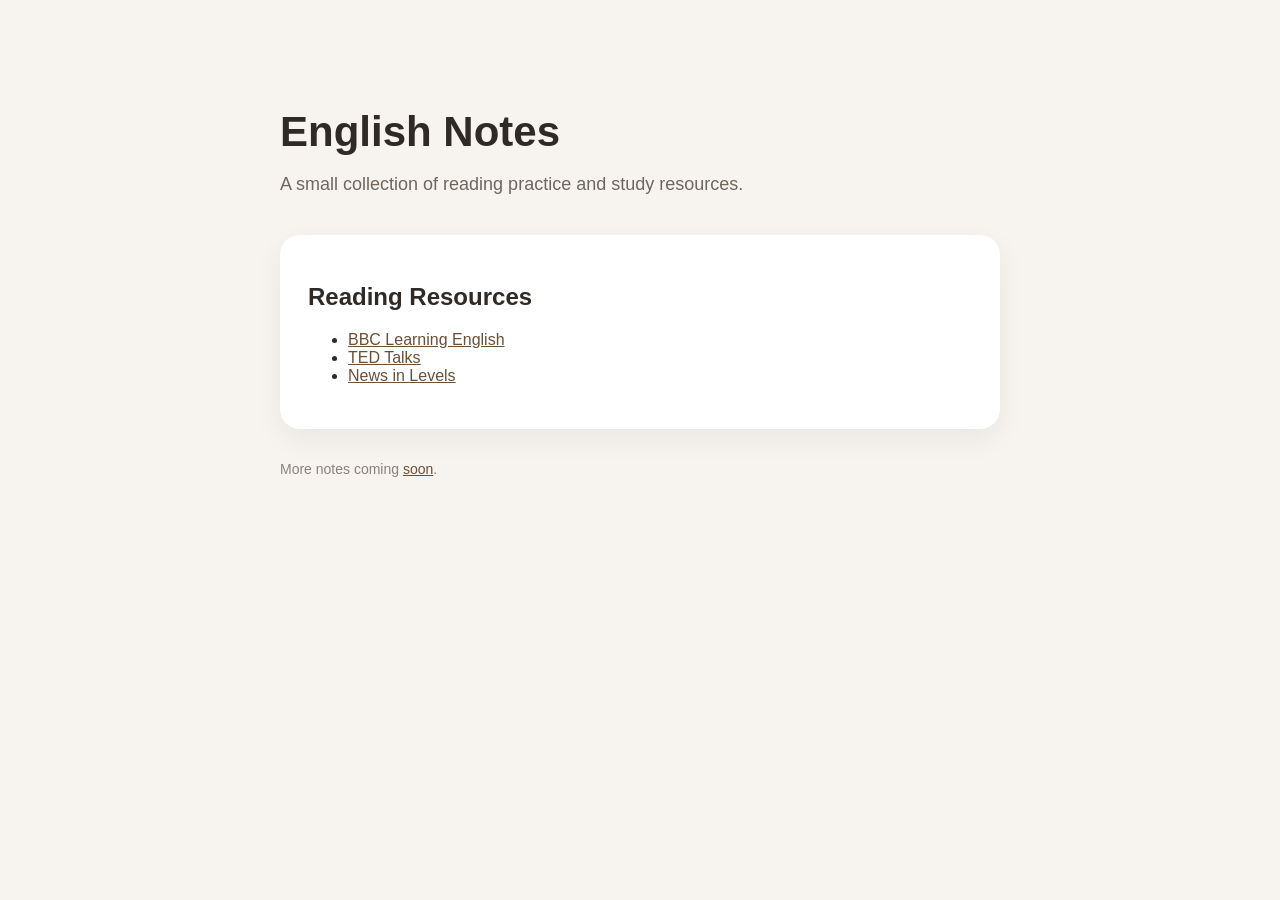
==== index.html @ 0c8f8799 "Add files via upload" ====
<!DOCTYPE html>
<html lang="en">
<head>
  <meta charset="UTF-8" />
  <meta name="viewport" content="width=device-width, initial-scale=1.0" />
  <title>Sept Notes</title>
  <link rel="stylesheet" href="style.css" />
</head>
<body>
  <main class="page">
    <h1>English Notes</h1>
    <p class="subtitle">A small collection of reading practice and study resources.</p>

    <section class="card">
      <h2>Reading Resources</h2>
      <ul>
        <li><a href="https://www.bbc.co.uk/learningenglish" target="_blank">BBC Learning English</a></li>
        <li><a href="https://www.ted.com" target="_blank">TED Talks</a></li>
        <li><a href="https://www.newsinlevels.com" target="_blank">News in Levels</a></li>
      </ul>
    </section>

    <p class="small">
      More notes coming <a href="archive.html">soon</a>.
    </p>
  </main>
</body>
</html>
---- style.css ----
body {
  margin: 0;
  font-family: -apple-system, BlinkMacSystemFont, "Segoe UI", sans-serif;
  background: #f7f4ef;
  color: #2f2a25;
}

.page {
  max-width: 720px;
  margin: 0 auto;
  padding: 80px 24px;
}

h1 {
  font-size: 42px;
  margin-bottom: 8px;
}

.subtitle {
  color: #6f665d;
  font-size: 18px;
}

.card {
  margin-top: 40px;
  padding: 28px;
  background: white;
  border-radius: 20px;
  box-shadow: 0 10px 30px rgba(0,0,0,0.06);
}

a {
  color: #6b4f35;
}

.small {
  margin-top: 32px;
  font-size: 14px;
  color: #8a8178;
}
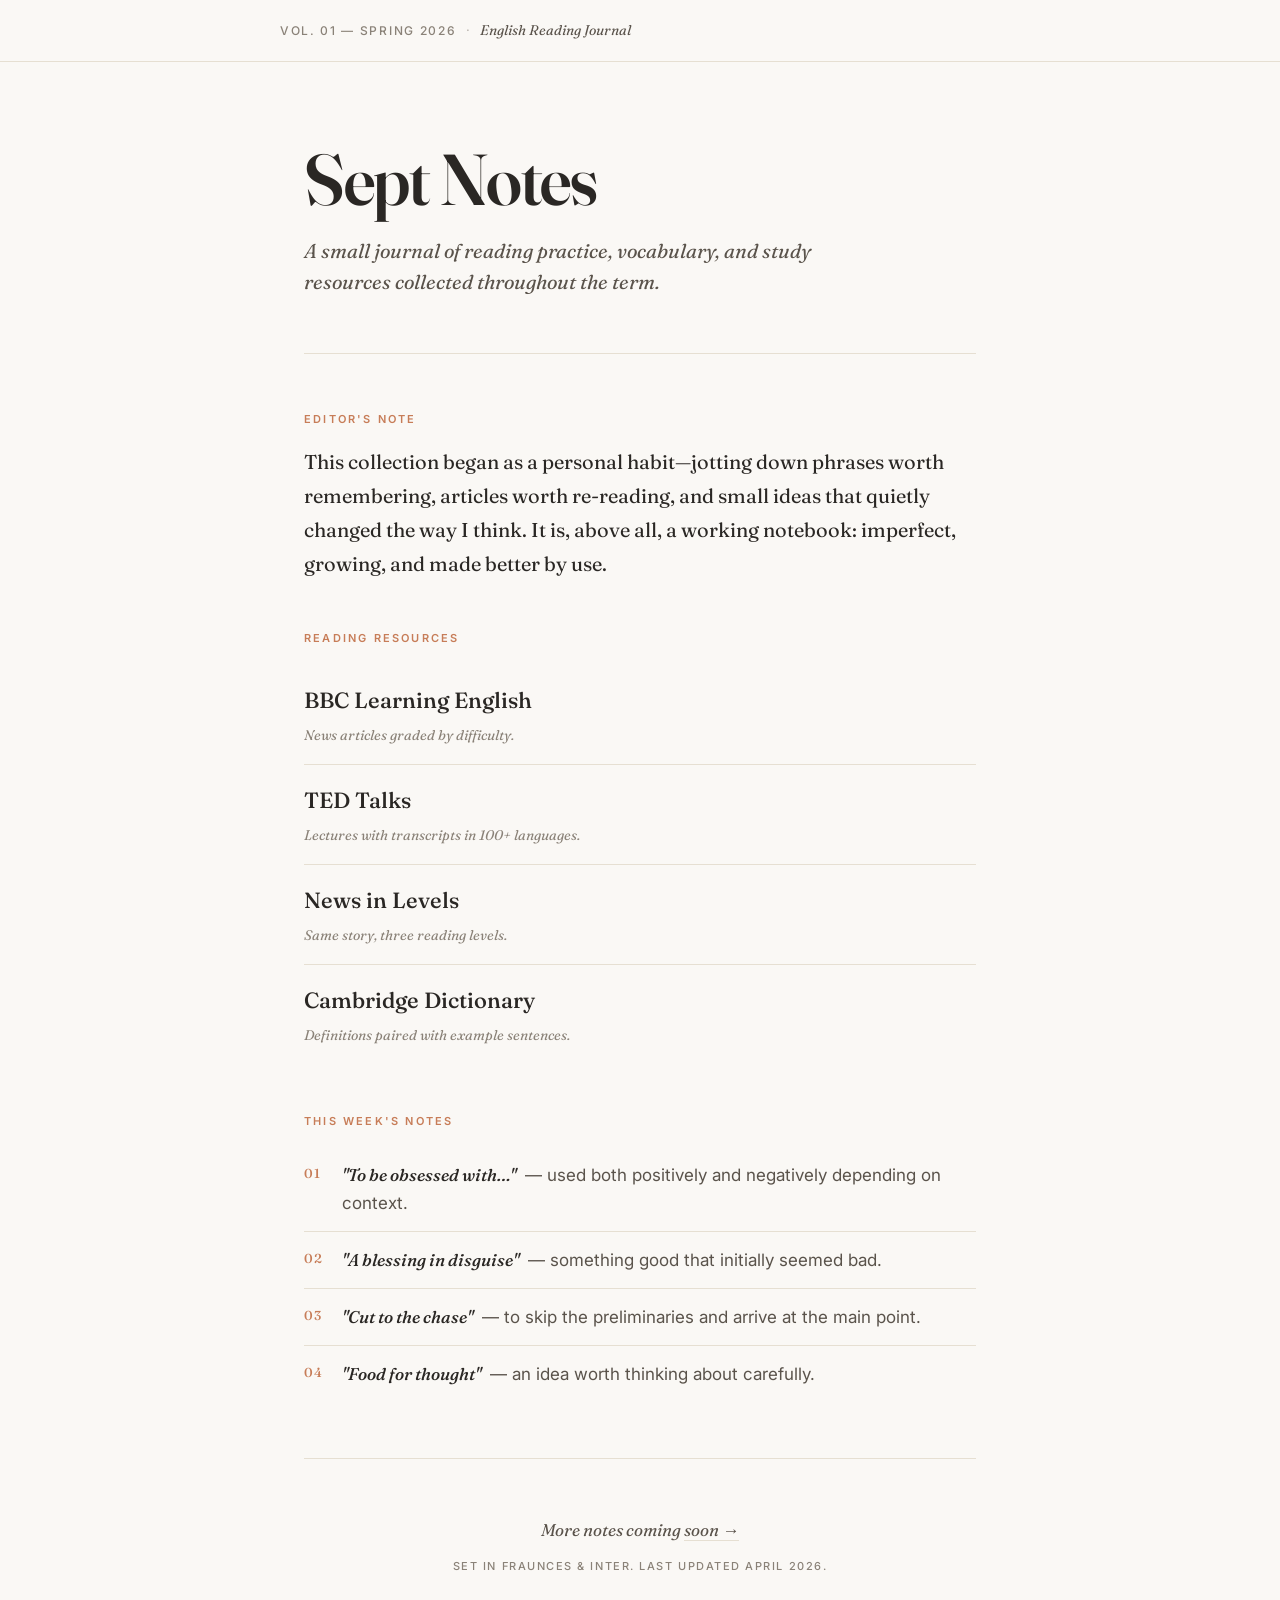
==== commit cb24475e: "Add files via upload" ====
--- a/index.html
+++ b/index.html
@@ -3,26 +3,76 @@
 <head>
   <meta charset="UTF-8" />
   <meta name="viewport" content="width=device-width, initial-scale=1.0" />
-  <title>Sept Notes</title>
+  <title>Sept Notes — English Reading Journal</title>
+  <link rel="preconnect" href="https://fonts.googleapis.com">
+  <link rel="preconnect" href="https://fonts.gstatic.com" crossorigin>
+  <link href="https://fonts.googleapis.com/css2?family=Fraunces:ital,opsz,wght@0,9..144,400;0,9..144,500;0,9..144,600;0,9..144,700;1,9..144,400;1,9..144,500&family=Inter:wght@400;500;600&display=swap" rel="stylesheet">
   <link rel="stylesheet" href="style.css" />
 </head>
 <body>
-  <main class="page">
-    <h1>English Notes</h1>
-    <p class="subtitle">A small collection of reading practice and study resources.</p>
+  <div class="page-wrapper">
+    <header class="site-header">
+      <div class="masthead">
+        <span class="vol">Vol. 01 — Spring 2026</span>
+        <span class="dot">·</span>
+        <span class="meta">English Reading Journal</span>
+      </div>
+    </header>
 
-    <section class="card">
-      <h2>Reading Resources</h2>
-      <ul>
-        <li><a href="https://www.bbc.co.uk/learningenglish" target="_blank">BBC Learning English</a></li>
-        <li><a href="https://www.ted.com" target="_blank">TED Talks</a></li>
-        <li><a href="https://www.newsinlevels.com" target="_blank">News in Levels</a></li>
-      </ul>
-    </section>
+    <main class="page">
+      <section class="hero">
+        <h1 class="title">Sept Notes</h1>
+        <p class="subtitle">A small journal of reading practice, vocabulary, and study resources collected throughout the term.</p>
+      </section>
 
-    <p class="small">
-      More notes coming <a href="archive.html">soon</a>.
-    </p>
-  </main>
+      <hr class="divider" />
+
+      <section class="content-section">
+        <p class="section-label">Editor's Note</p>
+        <p class="lede">
+          This collection began as a personal habit—jotting down phrases worth remembering, articles worth re-reading, and small ideas that quietly changed the way I think. It is, above all, a working notebook: imperfect, growing, and made better by use.
+        </p>
+      </section>
+
+      <section class="content-section">
+        <p class="section-label">Reading Resources</p>
+        <ul class="link-list">
+          <li>
+            <a href="https://www.bbc.co.uk/learningenglish" target="_blank" rel="noopener">BBC Learning English</a>
+            <span class="link-note">News articles graded by difficulty.</span>
+          </li>
+          <li>
+            <a href="https://www.ted.com" target="_blank" rel="noopener">TED Talks</a>
+            <span class="link-note">Lectures with transcripts in 100+ languages.</span>
+          </li>
+          <li>
+            <a href="https://www.newsinlevels.com" target="_blank" rel="noopener">News in Levels</a>
+            <span class="link-note">Same story, three reading levels.</span>
+          </li>
+          <li>
+            <a href="https://dictionary.cambridge.org" target="_blank" rel="noopener">Cambridge Dictionary</a>
+            <span class="link-note">Definitions paired with example sentences.</span>
+          </li>
+        </ul>
+      </section>
+
+      <section class="content-section">
+        <p class="section-label">This Week's Notes</p>
+        <ol class="note-list">
+          <li><em>"To be obsessed with…"</em> — used both positively and negatively depending on context.</li>
+          <li><em>"A blessing in disguise"</em> — something good that initially seemed bad.</li>
+          <li><em>"Cut to the chase"</em> — to skip the preliminaries and arrive at the main point.</li>
+          <li><em>"Food for thought"</em> — an idea worth thinking about carefully.</li>
+        </ol>
+      </section>
+
+      <hr class="divider" />
+
+      <footer class="page-footer">
+        <p class="footer-text">More notes coming <a href="archive.html" class="archive-link">soon →</a></p>
+        <p class="colophon">Set in Fraunces &amp; Inter. Last updated April 2026.</p>
+      </footer>
+    </main>
+  </div>
 </body>
 </html>
--- a/style.css
+++ b/style.css
@@ -1,40 +1,547 @@
+/* ============================================
+   Sept Notes — shared stylesheet
+   Editorial / paper-feel aesthetic
+   ============================================ */
+
+:root {
+  --bg: #faf8f5;
+  --bg-deep: #f3eee5;
+  --card: #ffffff;
+  --ink: #2a2724;
+  --ink-soft: #5a534b;
+  --ink-muted: #8a8278;
+  --rule: #e6dfd2;
+  --accent: #c77d58;
+  --accent-deep: #a8623f;
+  --serif: 'Fraunces', 'Iowan Old Style', Georgia, 'Times New Roman', serif;
+  --sans: 'Inter', -apple-system, BlinkMacSystemFont, 'Segoe UI', sans-serif;
+}
+
+*, *::before, *::after { box-sizing: border-box; }
+
+html, body { margin: 0; padding: 0; }
+
 body {
-  margin: 0;
-  font-family: -apple-system, BlinkMacSystemFont, "Segoe UI", sans-serif;
-  background: #f7f4ef;
-  color: #2f2a25;
-}
+  font-family: var(--sans);
+  background: var(--bg);
+  color: var(--ink);
+  font-size: 18px;
+  line-height: 1.75;
+  font-weight: 400;
+  -webkit-font-smoothing: antialiased;
+  -moz-osx-font-smoothing: grayscale;
+  text-rendering: optimizeLegibility;
+}
+
+::selection {
+  background: var(--accent);
+  color: #fff;
+}
+
+.page-wrapper {
+  min-height: 100vh;
+  display: flex;
+  flex-direction: column;
+}
+
+/* ---------- Masthead ---------- */
+
+.site-header {
+  border-bottom: 1px solid var(--rule);
+  padding: 18px 24px;
+  background: var(--bg);
+}
+
+.masthead {
+  max-width: 720px;
+  margin: 0 auto;
+  font-size: 13px;
+  color: var(--ink-muted);
+  display: flex;
+  gap: 10px;
+  align-items: center;
+  flex-wrap: wrap;
+}
+
+.masthead .vol {
+  text-transform: uppercase;
+  font-weight: 500;
+  letter-spacing: 0.14em;
+  font-size: 12px;
+}
+
+.masthead .meta {
+  font-style: italic;
+  font-family: var(--serif);
+  font-size: 14px;
+  color: var(--ink-soft);
+}
+
+.masthead .dot {
+  color: var(--ink-muted);
+  opacity: 0.6;
+}
+
+.masthead .back-link {
+  color: var(--ink-soft);
+  text-decoration: none;
+  font-weight: 500;
+  letter-spacing: 0.04em;
+  transition: color 0.2s ease;
+}
+
+.masthead .back-link:hover {
+  color: var(--accent);
+}
+
+/* ---------- Page container ---------- */
 
 .page {
   max-width: 720px;
   margin: 0 auto;
-  padding: 80px 24px;
-}
-
-h1 {
-  font-size: 42px;
-  margin-bottom: 8px;
+  padding: 80px 24px 60px;
+  flex: 1;
+  width: 100%;
+}
+
+/* ---------- Hero / titles ---------- */
+
+.hero { margin-bottom: 56px; }
+
+.title {
+  font-family: var(--serif);
+  font-weight: 600;
+  font-size: clamp(48px, 8vw, 72px);
+  line-height: 1.05;
+  letter-spacing: -0.02em;
+  margin: 0 0 18px;
+  color: var(--ink);
+  font-variation-settings: "opsz" 144;
 }
 
 .subtitle {
-  color: #6f665d;
-  font-size: 18px;
-}
-
-.card {
-  margin-top: 40px;
-  padding: 28px;
-  background: white;
-  border-radius: 20px;
-  box-shadow: 0 10px 30px rgba(0,0,0,0.06);
-}
-
-a {
-  color: #6b4f35;
-}
-
-.small {
-  margin-top: 32px;
+  font-family: var(--serif);
+  font-style: italic;
+  font-size: 20px;
+  line-height: 1.55;
+  color: var(--ink-soft);
+  margin: 0;
+  max-width: 540px;
+  font-weight: 400;
+}
+
+.section-label {
+  font-family: var(--sans);
+  font-size: 11px;
+  font-weight: 600;
+  letter-spacing: 0.2em;
+  text-transform: uppercase;
+  color: var(--accent);
+  margin: 0 0 16px;
+}
+
+.divider {
+  border: none;
+  border-top: 1px solid var(--rule);
+  margin: 56px 0;
+}
+
+/* ---------- Index page sections ---------- */
+
+.content-section { margin-bottom: 48px; }
+
+.lede {
+  font-family: var(--serif);
+  font-size: 20px;
+  line-height: 1.7;
+  color: var(--ink);
+  margin: 0;
+  font-weight: 400;
+}
+
+.link-list, .note-list {
+  list-style: none;
+  padding: 0;
+  margin: 0;
+}
+
+.link-list li {
+  display: flex;
+  flex-direction: column;
+  gap: 4px;
+  padding: 16px 0;
+  border-bottom: 1px solid var(--rule);
+}
+
+.link-list li:last-child {
+  border-bottom: none;
+}
+
+.link-list a {
+  font-family: var(--serif);
+  font-size: 22px;
+  font-weight: 500;
+  color: var(--ink);
+  text-decoration: none;
+  position: relative;
+  display: inline-block;
+  transition: color 0.2s ease;
+  width: fit-content;
+}
+
+.link-list a::after {
+  content: '→';
+  position: absolute;
+  right: -22px;
+  top: 0;
+  opacity: 0;
+  transform: translateX(-6px);
+  transition: opacity 0.25s ease, transform 0.25s ease;
+  color: var(--accent);
+  font-family: var(--sans);
+}
+
+.link-list a:hover {
+  color: var(--accent);
+}
+
+.link-list a:hover::after {
+  opacity: 1;
+  transform: translateX(0);
+}
+
+.link-note {
   font-size: 14px;
-  color: #8a8178;
+  color: var(--ink-muted);
+  font-style: italic;
+  font-family: var(--serif);
+}
+
+.note-list { counter-reset: notes; }
+
+.note-list li {
+  counter-increment: notes;
+  padding: 14px 0 14px 38px;
+  position: relative;
+  border-bottom: 1px solid var(--rule);
+  font-size: 17px;
+  line-height: 1.65;
+  color: var(--ink-soft);
+}
+
+.note-list li:last-child {
+  border-bottom: none;
+}
+
+.note-list li::before {
+  content: counter(notes, decimal-leading-zero);
+  position: absolute;
+  left: 0;
+  top: 16px;
+  font-family: var(--serif);
+  font-size: 13px;
+  font-weight: 500;
+  color: var(--accent);
+  letter-spacing: 0.04em;
+}
+
+.note-list em {
+  font-family: var(--serif);
+  font-style: italic;
+  font-weight: 500;
+  color: var(--ink);
+  margin-right: 4px;
+}
+
+/* ---------- Footer ---------- */
+
+.page-footer {
+  text-align: center;
+  margin-top: 8px;
+}
+
+.outer-footer {
+  border-top: 1px solid var(--rule);
+  padding: 28px 24px 36px;
+  margin: 0;
+}
+
+.footer-text {
+  font-family: var(--serif);
+  font-style: italic;
+  font-size: 17px;
+  color: var(--ink-soft);
+  margin: 0 0 12px;
+}
+
+.archive-link {
+  color: var(--ink-soft);
+  text-decoration: none;
+  border-bottom: 1px solid var(--rule);
+  transition: color 0.2s ease, border-color 0.2s ease;
+}
+
+.archive-link:hover {
+  color: var(--accent);
+  border-color: var(--accent);
+}
+
+.colophon {
+  font-size: 11px;
+  letter-spacing: 0.14em;
+  color: var(--ink-muted);
+  text-transform: uppercase;
+  margin: 0;
+  font-weight: 500;
+}
+
+/* ============================================
+   Archive page
+   ============================================ */
+
+.archive-page .hero { margin-bottom: 40px; }
+
+.unlock-card {
+  background: var(--card);
+  border: 1px solid var(--rule);
+  border-radius: 4px;
+  padding: 32px;
+  box-shadow:
+    0 1px 0 rgba(0, 0, 0, 0.02),
+    0 14px 40px -20px rgba(58, 41, 23, 0.18);
+  transition: opacity 0.4s ease, transform 0.4s ease;
+}
+
+.unlock-card.hidden,
+.message-card.hidden {
+  display: none;
+}
+
+.input-label {
+  display: block;
+  font-size: 11px;
+  font-weight: 600;
+  letter-spacing: 0.2em;
+  text-transform: uppercase;
+  color: var(--ink-muted);
+  margin-bottom: 12px;
+}
+
+.input-row {
+  display: flex;
+  gap: 10px;
+  align-items: stretch;
+}
+
+#pwd {
+  flex: 1;
+  font-family: var(--sans);
+  font-size: 17px;
+  padding: 14px 16px;
+  border: 1px solid var(--rule);
+  border-radius: 3px;
+  background: var(--bg);
+  color: var(--ink);
+  outline: none;
+  transition: border-color 0.2s ease, background 0.2s ease;
+  min-width: 0;
+}
+
+#pwd::placeholder { color: var(--ink-muted); }
+#pwd:focus {
+  border-color: var(--accent);
+  background: #fff;
+}
+
+#unlockBtn {
+  position: relative;
+  font-family: var(--sans);
+  font-size: 13px;
+  font-weight: 600;
+  letter-spacing: 0.1em;
+  text-transform: uppercase;
+  padding: 0 26px;
+  background: var(--ink);
+  color: var(--bg);
+  border: none;
+  border-radius: 3px;
+  cursor: pointer;
+  transition: background 0.2s ease, transform 0.05s ease;
+  min-width: 120px;
+  height: 50px;
+}
+
+#unlockBtn:hover { background: var(--accent-deep); }
+#unlockBtn:active { transform: translateY(1px); }
+#unlockBtn:disabled { cursor: wait; opacity: 0.9; }
+
+.btn-label {
+  transition: opacity 0.15s ease;
+}
+
+.btn-spinner {
+  position: absolute;
+  inset: 0;
+  margin: auto;
+  width: 16px;
+  height: 16px;
+  border: 2px solid rgba(255, 255, 255, 0.3);
+  border-top-color: #fff;
+  border-radius: 50%;
+  opacity: 0;
+  animation: spin 0.8s linear infinite;
+}
+
+#unlockBtn.loading .btn-label { opacity: 0; }
+#unlockBtn.loading .btn-spinner { opacity: 1; }
+
+@keyframes spin {
+  to { transform: rotate(360deg); }
+}
+
+.message-card {
+  background: var(--card);
+  border: 1px solid var(--rule);
+  border-radius: 4px;
+  padding: 44px 40px;
+  box-shadow:
+    0 1px 0 rgba(0, 0, 0, 0.02),
+    0 14px 40px -20px rgba(58, 41, 23, 0.18);
+  animation: revealIn 0.6s cubic-bezier(0.2, 0.7, 0.2, 1);
+}
+
+@keyframes revealIn {
+  from { opacity: 0; transform: translateY(10px); }
+  to   { opacity: 1; transform: translateY(0); }
+}
+
+.message-content {
+  font-family: var(--serif);
+  font-size: 22px;
+  line-height: 1.75;
+  color: var(--ink);
+  white-space: pre-wrap;
+  word-break: break-word;
+}
+
+/* ============================================
+   Modal (wrong-password dialog)
+   ============================================ */
+
+.modal-overlay {
+  position: fixed;
+  inset: 0;
+  background: rgba(35, 28, 22, 0.45);
+  -webkit-backdrop-filter: blur(3px);
+  backdrop-filter: blur(3px);
+  display: flex;
+  align-items: center;
+  justify-content: center;
+  padding: 24px;
+  opacity: 0;
+  pointer-events: none;
+  transition: opacity 0.25s ease;
+  z-index: 100;
+}
+
+.modal-overlay.visible {
+  opacity: 1;
+  pointer-events: auto;
+}
+
+.modal {
+  background: var(--card);
+  border-radius: 6px;
+  padding: 36px 36px 32px;
+  max-width: 380px;
+  width: 100%;
+  box-shadow: 0 30px 80px -20px rgba(35, 25, 15, 0.4);
+  text-align: left;
+  transform: translateY(8px) scale(0.98);
+  transition: transform 0.3s cubic-bezier(0.2, 0.7, 0.2, 1);
+}
+
+.modal-overlay.visible .modal {
+  transform: translateY(0) scale(1);
+}
+
+.modal-eyebrow {
+  font-size: 11px;
+  font-weight: 600;
+  letter-spacing: 0.2em;
+  text-transform: uppercase;
+  color: var(--accent);
+  margin: 0 0 10px;
+}
+
+.modal-title {
+  font-family: var(--serif);
+  font-size: 30px;
+  font-weight: 600;
+  color: var(--ink);
+  margin: 0 0 14px;
+  letter-spacing: -0.01em;
+  line-height: 1.15;
+}
+
+.modal-text {
+  font-size: 16px;
+  line-height: 1.6;
+  color: var(--ink-soft);
+  margin: 0 0 26px;
+}
+
+.modal-button {
+  font-family: var(--sans);
+  font-size: 13px;
+  font-weight: 600;
+  letter-spacing: 0.12em;
+  text-transform: uppercase;
+  padding: 12px 24px;
+  background: var(--ink);
+  color: var(--bg);
+  border: none;
+  border-radius: 3px;
+  cursor: pointer;
+  transition: background 0.2s ease;
+}
+
+.modal-button:hover {
+  background: var(--accent-deep);
+}
+
+.modal-button:focus-visible {
+  outline: 2px solid var(--accent);
+  outline-offset: 2px;
+}
+
+/* ============================================
+   Responsive
+   ============================================ */
+
+@media (max-width: 640px) {
+  body { font-size: 17px; }
+  .page { padding: 48px 20px 40px; }
+  .site-header { padding: 14px 20px; }
+  .outer-footer { padding: 24px 20px 30px; }
+  .masthead { font-size: 12px; gap: 8px; }
+  .masthead .vol { font-size: 11px; }
+  .hero { margin-bottom: 40px; }
+  .title { font-size: clamp(40px, 12vw, 56px); }
+  .subtitle { font-size: 18px; }
+  .lede { font-size: 18px; }
+  .link-list a { font-size: 19px; }
+  .divider { margin: 40px 0; }
+
+  .unlock-card { padding: 24px; }
+  .input-row { flex-direction: column; gap: 10px; }
+  #unlockBtn { padding: 14px 26px; height: 48px; }
+  .message-card { padding: 32px 24px; }
+  .message-content { font-size: 19px; }
+  .modal { padding: 28px 26px 24px; }
+  .modal-title { font-size: 26px; }
+}
+
+@media (max-width: 380px) {
+  .masthead .dot { display: none; }
 }
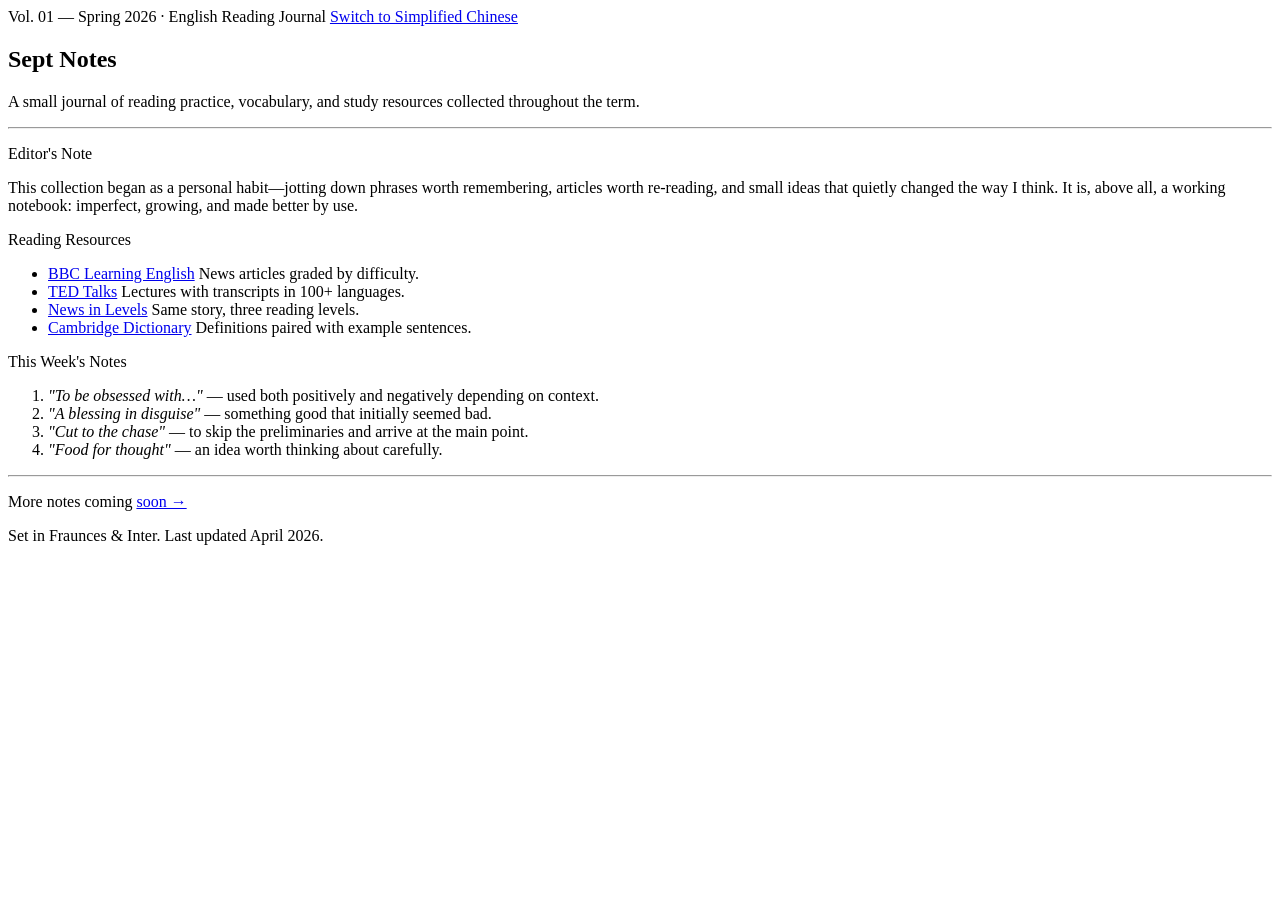
==== commit 49fb5a38: "Add files via upload" ====
--- a/index.html
+++ b/index.html
@@ -6,8 +6,7 @@
   <title>Sept Notes — English Reading Journal</title>
   <link rel="preconnect" href="https://fonts.googleapis.com">
   <link rel="preconnect" href="https://fonts.gstatic.com" crossorigin>
-  <link href="https://fonts.googleapis.com/css2?family=Fraunces:ital,opsz,wght@0,9..144,400;0,9..144,500;0,9..144,600;0,9..144,700;1,9..144,400;1,9..144,500&family=Inter:wght@400;500;600&display=swap" rel="stylesheet">
-  <link rel="stylesheet" href="style.css" />
+  <link href="https://fonts.googleapis.com/css2?family=Fraunces:ital,opsz,wght@0,9..144,400;0,9..144,500;0,9..144,600;0,9..144,700;1,9..144,400;1,9..144,500&family=Inter:wght@400;500;600&family=Noto+Serif+SC:wght@400;500;600;700&family=Noto+Sans+SC:wght@400;500;600&display=swap" rel="stylesheet">
 </head>
 <body>
   <div class="page-wrapper">
@@ -16,6 +15,7 @@
         <span class="vol">Vol. 01 — Spring 2026</span>
         <span class="dot">·</span>
         <span class="meta">English Reading Journal</span>
+        <a href="/zh" class="lang-switch">Switch to Simplified Chinese</a>
       </div>
     </header>
 
@@ -69,7 +69,7 @@
       <hr class="divider" />
 
       <footer class="page-footer">
-        <p class="footer-text">More notes coming <a href="archive.html" class="archive-link">soon →</a></p>
+        <p class="footer-text">More notes coming <a href="/archive" class="archive-link">soon →</a></p>
         <p class="colophon">Set in Fraunces &amp; Inter. Last updated April 2026.</p>
       </footer>
     </main>
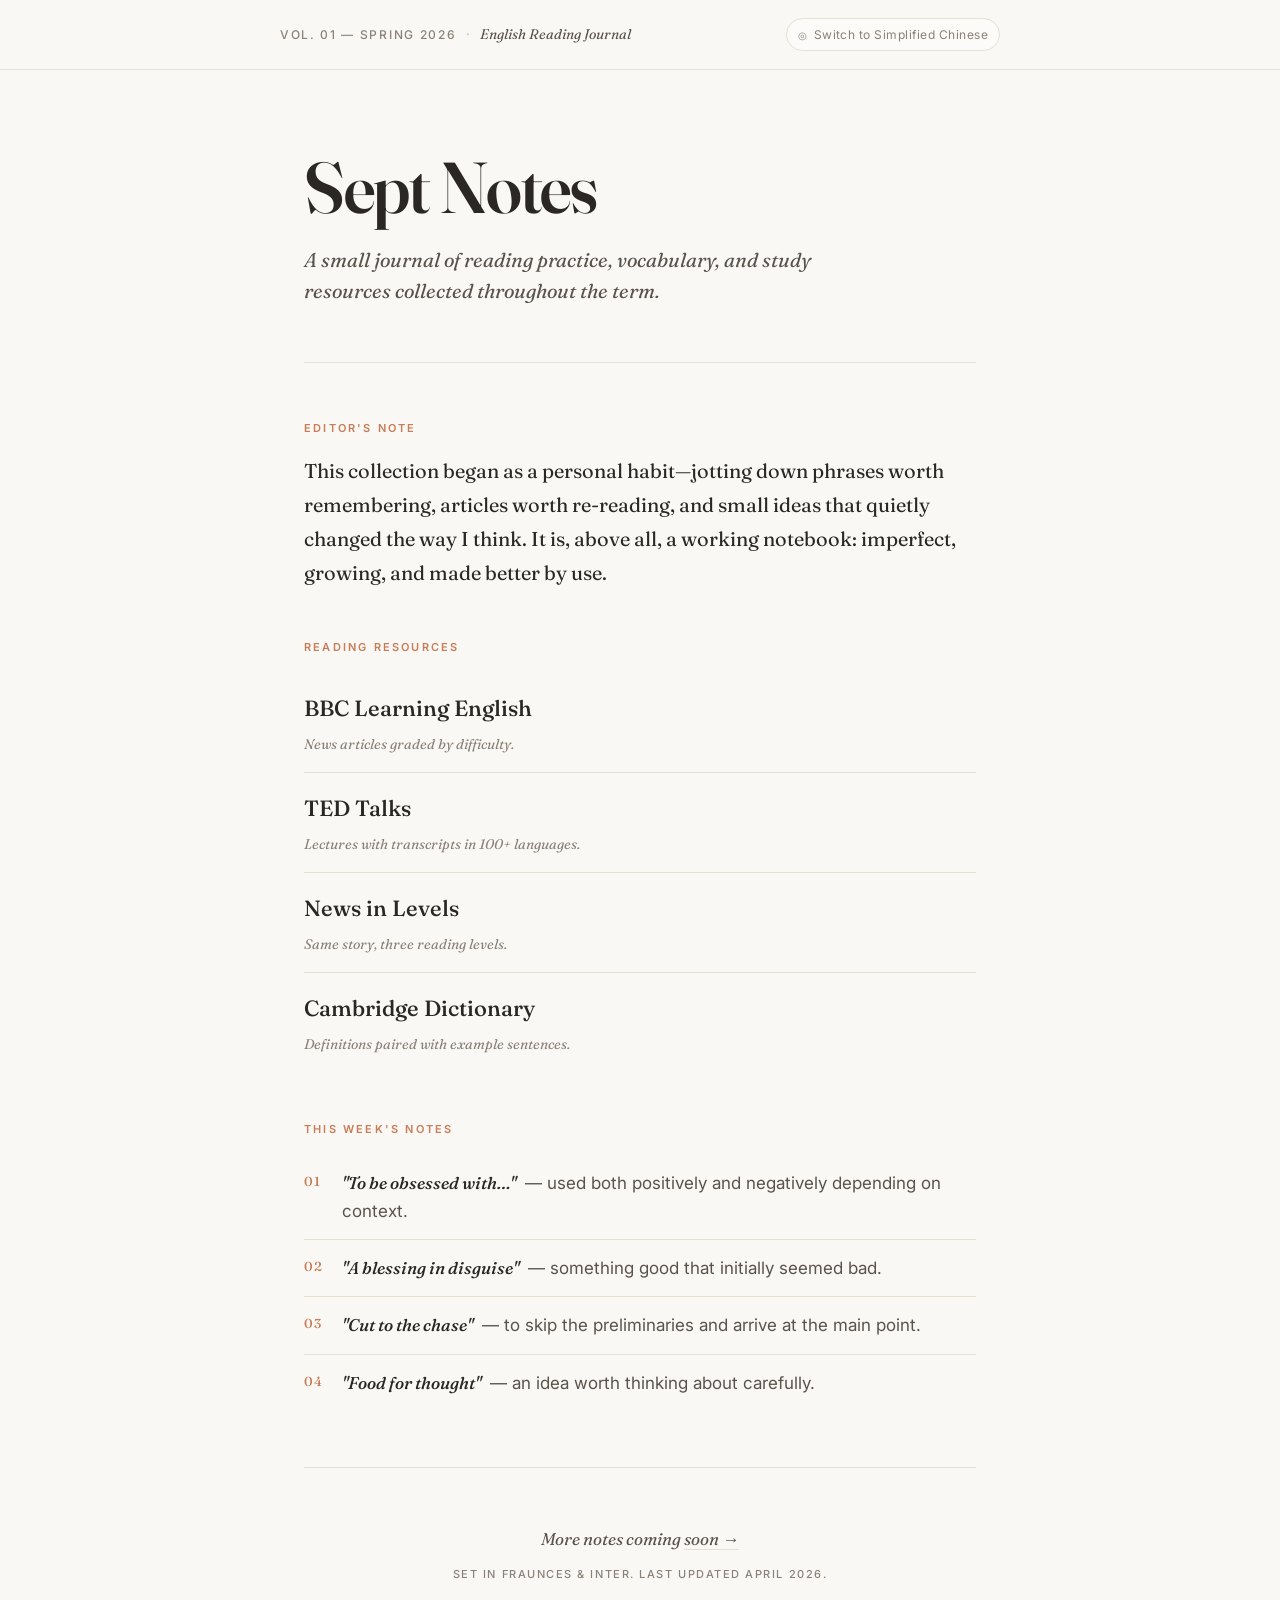
==== commit 1bf5262a: "Add files via upload" ====
--- a/index.html
+++ b/index.html
@@ -7,6 +7,7 @@
   <link rel="preconnect" href="https://fonts.googleapis.com">
   <link rel="preconnect" href="https://fonts.gstatic.com" crossorigin>
   <link href="https://fonts.googleapis.com/css2?family=Fraunces:ital,opsz,wght@0,9..144,400;0,9..144,500;0,9..144,600;0,9..144,700;1,9..144,400;1,9..144,500&family=Inter:wght@400;500;600&family=Noto+Serif+SC:wght@400;500;600;700&family=Noto+Sans+SC:wght@400;500;600&display=swap" rel="stylesheet">
+  <link rel="stylesheet" href="/style.css?v=3" />
 </head>
 <body>
   <div class="page-wrapper">
--- a/style.css
+++ b/style.css
@@ -0,0 +1,802 @@
+/* ============================================
+   Sept Notes — shared stylesheet
+   Editorial / paper-feel aesthetic
+   ============================================ */
+
+:root {
+  --bg: #faf8f5;
+  --bg-deep: #f3eee5;
+  --card: #ffffff;
+  --ink: #2a2724;
+  --ink-soft: #5a534b;
+  --ink-muted: #8a8278;
+  --rule: #e6dfd2;
+  --accent: #c77d58;
+  --accent-deep: #a8623f;
+  --serif: 'Fraunces', 'Iowan Old Style', Georgia, 'Times New Roman', serif;
+  --sans: 'Inter', -apple-system, BlinkMacSystemFont, 'Segoe UI', sans-serif;
+
+  --serif-zh: 'Noto Serif SC', 'Songti SC', 'STSong', 'SimSun', serif;
+  --sans-zh: 'Noto Sans SC', 'PingFang SC', 'Microsoft YaHei', sans-serif;
+}
+
+*, *::before, *::after { box-sizing: border-box; }
+
+html, body { margin: 0; padding: 0; }
+
+body {
+  font-family: var(--sans);
+  background: var(--bg);
+  color: var(--ink);
+  font-size: 18px;
+  line-height: 1.75;
+  font-weight: 400;
+  -webkit-font-smoothing: antialiased;
+  -moz-osx-font-smoothing: grayscale;
+  text-rendering: optimizeLegibility;
+}
+
+::selection {
+  background: var(--accent);
+  color: #fff;
+}
+
+.page-wrapper {
+  min-height: 100vh;
+  display: flex;
+  flex-direction: column;
+}
+
+/* ---------- Masthead ---------- */
+
+.site-header {
+  border-bottom: 1px solid var(--rule);
+  padding: 18px 24px;
+  background: var(--bg);
+}
+
+.masthead {
+  max-width: 720px;
+  margin: 0 auto;
+  font-size: 13px;
+  color: var(--ink-muted);
+  display: flex;
+  gap: 10px;
+  align-items: center;
+  flex-wrap: wrap;
+}
+
+.masthead .vol {
+  text-transform: uppercase;
+  font-weight: 500;
+  letter-spacing: 0.14em;
+  font-size: 12px;
+}
+
+.masthead .meta {
+  font-style: italic;
+  font-family: var(--serif);
+  font-size: 14px;
+  color: var(--ink-soft);
+}
+
+.masthead .dot {
+  color: var(--ink-muted);
+  opacity: 0.6;
+}
+
+.masthead .back-link {
+  color: var(--ink-soft);
+  text-decoration: none;
+  font-weight: 500;
+  letter-spacing: 0.04em;
+  transition: color 0.2s ease;
+}
+
+.masthead .back-link:hover {
+  color: var(--accent);
+}
+
+.lang-switch {
+  margin-left: auto;
+  color: var(--ink-muted);
+  text-decoration: none;
+  font-size: 12px;
+  letter-spacing: 0.04em;
+  border: 1px solid var(--rule);
+  border-radius: 999px;
+  padding: 5px 11px;
+  background: rgba(255, 255, 255, 0.35);
+  transition: color 0.2s ease, border-color 0.2s ease, background 0.2s ease;
+}
+
+.lang-switch:hover {
+  color: var(--accent-deep);
+  border-color: var(--accent);
+  background: #fff;
+}
+
+.lang-switch::before {
+  content: "◎";
+  margin-right: 6px;
+  font-size: 10px;
+  color: var(--ink-muted);
+}
+
+/* ---------- Page container ---------- */
+
+.page {
+  max-width: 720px;
+  margin: 0 auto;
+  padding: 80px 24px 60px;
+  flex: 1;
+  width: 100%;
+}
+
+/* ---------- Hero / titles ---------- */
+
+.hero { margin-bottom: 56px; }
+
+.title {
+  font-family: var(--serif);
+  font-weight: 600;
+  font-size: clamp(48px, 8vw, 72px);
+  line-height: 1.05;
+  letter-spacing: -0.02em;
+  margin: 0 0 18px;
+  color: var(--ink);
+  font-variation-settings: "opsz" 144;
+}
+
+.subtitle {
+  font-family: var(--serif);
+  font-style: italic;
+  font-size: 20px;
+  line-height: 1.55;
+  color: var(--ink-soft);
+  margin: 0;
+  max-width: 540px;
+  font-weight: 400;
+}
+
+.section-label {
+  font-family: var(--sans);
+  font-size: 11px;
+  font-weight: 600;
+  letter-spacing: 0.2em;
+  text-transform: uppercase;
+  color: var(--accent);
+  margin: 0 0 16px;
+}
+
+.divider {
+  border: none;
+  border-top: 1px solid var(--rule);
+  margin: 56px 0;
+}
+
+/* ---------- Index page sections ---------- */
+
+.content-section { margin-bottom: 48px; }
+
+.lede {
+  font-family: var(--serif);
+  font-size: 20px;
+  line-height: 1.7;
+  color: var(--ink);
+  margin: 0;
+  font-weight: 400;
+}
+
+.link-list, .note-list {
+  list-style: none;
+  padding: 0;
+  margin: 0;
+}
+
+.link-list li {
+  display: flex;
+  flex-direction: column;
+  gap: 4px;
+  padding: 16px 0;
+  border-bottom: 1px solid var(--rule);
+}
+
+.link-list li:last-child {
+  border-bottom: none;
+}
+
+.link-list a {
+  font-family: var(--serif);
+  font-size: 22px;
+  font-weight: 500;
+  color: var(--ink);
+  text-decoration: none;
+  position: relative;
+  display: inline-block;
+  transition: color 0.2s ease;
+  width: fit-content;
+}
+
+.link-list a::after {
+  content: '→';
+  position: absolute;
+  right: -22px;
+  top: 0;
+  opacity: 0;
+  transform: translateX(-6px);
+  transition: opacity 0.25s ease, transform 0.25s ease;
+  color: var(--accent);
+  font-family: var(--sans);
+}
+
+.link-list a:hover {
+  color: var(--accent);
+}
+
+.link-list a:hover::after {
+  opacity: 1;
+  transform: translateX(0);
+}
+
+.link-note {
+  font-size: 14px;
+  color: var(--ink-muted);
+  font-style: italic;
+  font-family: var(--serif);
+}
+
+.note-list { counter-reset: notes; }
+
+.note-list li {
+  counter-increment: notes;
+  padding: 14px 0 14px 38px;
+  position: relative;
+  border-bottom: 1px solid var(--rule);
+  font-size: 17px;
+  line-height: 1.65;
+  color: var(--ink-soft);
+}
+
+.note-list li:last-child {
+  border-bottom: none;
+}
+
+.note-list li::before {
+  content: counter(notes, decimal-leading-zero);
+  position: absolute;
+  left: 0;
+  top: 16px;
+  font-family: var(--serif);
+  font-size: 13px;
+  font-weight: 500;
+  color: var(--accent);
+  letter-spacing: 0.04em;
+}
+
+.note-list em {
+  font-family: var(--serif);
+  font-style: italic;
+  font-weight: 500;
+  color: var(--ink);
+  margin-right: 4px;
+}
+
+/* ---------- Footer ---------- */
+
+.page-footer {
+  text-align: center;
+  margin-top: 8px;
+}
+
+.outer-footer {
+  border-top: 1px solid var(--rule);
+  padding: 28px 24px 36px;
+  margin: 0;
+}
+
+.footer-text {
+  font-family: var(--serif);
+  font-style: italic;
+  font-size: 17px;
+  color: var(--ink-soft);
+  margin: 0 0 12px;
+}
+
+.archive-link {
+  color: var(--ink-soft);
+  text-decoration: none;
+  border-bottom: 1px solid var(--rule);
+  transition: color 0.2s ease, border-color 0.2s ease;
+}
+
+.archive-link:hover {
+  color: var(--accent);
+  border-color: var(--accent);
+}
+
+.colophon {
+  font-size: 11px;
+  letter-spacing: 0.14em;
+  color: var(--ink-muted);
+  text-transform: uppercase;
+  margin: 0;
+  font-weight: 500;
+}
+
+/* ============================================
+   Archive page
+   ============================================ */
+
+.archive-page .hero { margin-bottom: 40px; }
+
+.unlock-card {
+  background: var(--card);
+  border: 1px solid var(--rule);
+  border-radius: 4px;
+  padding: 32px;
+  box-shadow:
+    0 1px 0 rgba(0, 0, 0, 0.02),
+    0 14px 40px -20px rgba(58, 41, 23, 0.18);
+  transition: opacity 0.4s ease, transform 0.4s ease;
+}
+
+.unlock-card.hidden,
+.message-card.hidden {
+  display: none;
+}
+
+.input-label {
+  display: block;
+  font-size: 11px;
+  font-weight: 600;
+  letter-spacing: 0.2em;
+  text-transform: uppercase;
+  color: var(--ink-muted);
+  margin-bottom: 12px;
+}
+
+.input-row {
+  display: flex;
+  gap: 10px;
+  align-items: stretch;
+}
+
+#pwd {
+  flex: 1;
+  font-family: var(--sans);
+  font-size: 17px;
+  padding: 14px 16px;
+  border: 1px solid var(--rule);
+  border-radius: 3px;
+  background: var(--bg);
+  color: var(--ink);
+  outline: none;
+  transition: border-color 0.2s ease, background 0.2s ease;
+  min-width: 0;
+}
+
+#pwd::placeholder { color: var(--ink-muted); }
+#pwd:focus {
+  border-color: var(--accent);
+  background: #fff;
+}
+
+#unlockBtn {
+  position: relative;
+  font-family: var(--sans);
+  font-size: 13px;
+  font-weight: 600;
+  letter-spacing: 0.1em;
+  text-transform: uppercase;
+  padding: 0 26px;
+  background: var(--ink);
+  color: var(--bg);
+  border: none;
+  border-radius: 3px;
+  cursor: pointer;
+  transition: background 0.2s ease, transform 0.05s ease;
+  min-width: 120px;
+  height: 50px;
+}
+
+#unlockBtn:hover { background: var(--accent-deep); }
+#unlockBtn:active { transform: translateY(1px); }
+#unlockBtn:disabled { cursor: wait; opacity: 0.9; }
+
+.btn-label {
+  transition: opacity 0.15s ease;
+}
+
+.btn-spinner {
+  position: absolute;
+  inset: 0;
+  margin: auto;
+  width: 16px;
+  height: 16px;
+  border: 2px solid rgba(255, 255, 255, 0.3);
+  border-top-color: #fff;
+  border-radius: 50%;
+  opacity: 0;
+  animation: spin 0.8s linear infinite;
+}
+
+#unlockBtn.loading .btn-label { opacity: 0; }
+#unlockBtn.loading .btn-spinner { opacity: 1; }
+
+@keyframes spin {
+  to { transform: rotate(360deg); }
+}
+
+.message-card {
+  background: var(--card);
+  border: 1px solid var(--rule);
+  border-radius: 4px;
+  padding: 44px 40px;
+  box-shadow:
+    0 1px 0 rgba(0, 0, 0, 0.02),
+    0 14px 40px -20px rgba(58, 41, 23, 0.18);
+  animation: revealIn 0.6s cubic-bezier(0.2, 0.7, 0.2, 1);
+}
+
+@keyframes revealIn {
+  from { opacity: 0; transform: translateY(10px); }
+  to   { opacity: 1; transform: translateY(0); }
+}
+
+.message-content {
+  font-family: var(--serif);
+  font-size: 22px;
+  line-height: 1.75;
+  color: var(--ink);
+  white-space: pre-wrap;
+  word-break: break-word;
+}
+
+/* ============================================
+   Modal (wrong-password dialog)
+   ============================================ */
+
+.modal-overlay {
+  position: fixed;
+  inset: 0;
+  background: rgba(35, 28, 22, 0.45);
+  -webkit-backdrop-filter: blur(3px);
+  backdrop-filter: blur(3px);
+  display: flex;
+  align-items: center;
+  justify-content: center;
+  padding: 24px;
+  opacity: 0;
+  pointer-events: none;
+  transition: opacity 0.25s ease;
+  z-index: 100;
+}
+
+.modal-overlay.visible {
+  opacity: 1;
+  pointer-events: auto;
+}
+
+.modal {
+  background: var(--card);
+  border-radius: 6px;
+  padding: 36px 36px 32px;
+  max-width: 380px;
+  width: 100%;
+  box-shadow: 0 30px 80px -20px rgba(35, 25, 15, 0.4);
+  text-align: left;
+  transform: translateY(8px) scale(0.98);
+  transition: transform 0.3s cubic-bezier(0.2, 0.7, 0.2, 1);
+}
+
+.modal-overlay.visible .modal {
+  transform: translateY(0) scale(1);
+}
+
+.modal-eyebrow {
+  font-size: 11px;
+  font-weight: 600;
+  letter-spacing: 0.2em;
+  text-transform: uppercase;
+  color: var(--accent);
+  margin: 0 0 10px;
+}
+
+.modal-title {
+  font-family: var(--serif);
+  font-size: 30px;
+  font-weight: 600;
+  color: var(--ink);
+  margin: 0 0 14px;
+  letter-spacing: -0.01em;
+  line-height: 1.15;
+}
+
+.modal-text {
+  font-size: 16px;
+  line-height: 1.6;
+  color: var(--ink-soft);
+  margin: 0 0 26px;
+}
+
+.modal-button {
+  font-family: var(--sans);
+  font-size: 13px;
+  font-weight: 600;
+  letter-spacing: 0.12em;
+  text-transform: uppercase;
+  padding: 12px 24px;
+  background: var(--ink);
+  color: var(--bg);
+  border: none;
+  border-radius: 3px;
+  cursor: pointer;
+  transition: background 0.2s ease;
+}
+
+.modal-button:hover {
+  background: var(--accent-deep);
+}
+
+.modal-button:focus-visible {
+  outline: 2px solid var(--accent);
+  outline-offset: 2px;
+}
+
+/* ============================================
+   Responsive
+   ============================================ */
+
+@media (max-width: 640px) {
+  body { font-size: 17px; }
+  .page { padding: 48px 20px 40px; }
+  .site-header { padding: 14px 20px; }
+  .outer-footer { padding: 24px 20px 30px; }
+  .masthead { font-size: 12px; gap: 8px; }
+  .masthead .vol { font-size: 11px; }
+  .hero { margin-bottom: 40px; }
+  .title { font-size: clamp(40px, 12vw, 56px); }
+  .subtitle { font-size: 18px; }
+  .lede { font-size: 18px; }
+  .link-list a { font-size: 19px; }
+  .divider { margin: 40px 0; }
+
+  .unlock-card { padding: 24px; }
+  .input-row { flex-direction: column; gap: 10px; }
+  #unlockBtn { padding: 14px 26px; height: 48px; }
+  .message-card { padding: 32px 24px; }
+  .message-content { font-size: 19px; }
+  .modal { padding: 28px 26px 24px; }
+  .modal-title { font-size: 26px; }
+}
+
+@media (max-width: 380px) {
+  .masthead .dot { display: none; }
+}
+
+/* ============================================
+   Encrypt / Text Encoder page
+   ============================================ */
+
+.encrypt-page .hero {
+  margin-bottom: 40px;
+}
+
+.editor-card,
+.preview-card {
+  background: var(--card);
+  border: 1px solid var(--rule);
+  border-radius: 4px;
+  padding: 32px;
+  margin-bottom: 28px;
+  box-shadow:
+    0 1px 0 rgba(0, 0, 0, 0.02),
+    0 14px 40px -20px rgba(58, 41, 23, 0.18);
+}
+
+.editor-textarea,
+.output-textarea {
+  width: 100%;
+  min-height: 260px;
+  resize: vertical;
+  font-family: var(--serif);
+  font-size: 20px;
+  line-height: 1.75;
+  padding: 18px 20px;
+  border: 1px solid var(--rule);
+  border-radius: 3px;
+  background: var(--bg);
+  color: var(--ink);
+  outline: none;
+  transition: border-color 0.2s ease, background 0.2s ease;
+}
+
+.output-textarea {
+  min-height: 180px;
+  font-family: var(--sans);
+  font-size: 14px;
+  line-height: 1.6;
+  word-break: break-all;
+}
+
+.editor-textarea::placeholder,
+.output-textarea::placeholder,
+.tool-input::placeholder {
+  color: var(--ink-muted);
+}
+
+.editor-textarea:focus,
+.output-textarea:focus,
+.tool-input:focus {
+  border-color: var(--accent);
+  background: #fff;
+}
+
+.tool-input {
+  width: 100%;
+  font-family: var(--sans);
+  font-size: 17px;
+  padding: 14px 16px;
+  border: 1px solid var(--rule);
+  border-radius: 3px;
+  background: var(--bg);
+  color: var(--ink);
+  outline: none;
+  transition: border-color 0.2s ease, background 0.2s ease;
+}
+
+.editor-tools {
+  display: flex;
+  gap: 10px;
+  flex-wrap: wrap;
+  margin-top: 18px;
+}
+
+.primary-button,
+.secondary-button {
+  position: relative;
+  font-family: var(--sans);
+  font-size: 12px;
+  font-weight: 600;
+  letter-spacing: 0.12em;
+  text-transform: uppercase;
+  padding: 13px 22px;
+  border-radius: 3px;
+  cursor: pointer;
+  transition:
+    background 0.2s ease,
+    color 0.2s ease,
+    border-color 0.2s ease,
+    transform 0.05s ease;
+}
+
+.primary-button {
+  min-width: 130px;
+  background: var(--ink);
+  color: var(--bg);
+  border: 1px solid var(--ink);
+}
+
+.primary-button:hover {
+  background: var(--accent-deep);
+  border-color: var(--accent-deep);
+}
+
+.secondary-button {
+  background: transparent;
+  color: var(--ink-soft);
+  border: 1px solid var(--rule);
+}
+
+.secondary-button:hover {
+  color: var(--accent-deep);
+  border-color: var(--accent);
+  background: #fff;
+}
+
+.primary-button:active,
+.secondary-button:active {
+  transform: translateY(1px);
+}
+
+.primary-button:disabled {
+  cursor: wait;
+  opacity: 0.9;
+}
+
+.preview-card {
+  animation: revealIn 0.45s cubic-bezier(0.2, 0.7, 0.2, 1);
+}
+
+.preview-content {
+  font-family: var(--serif);
+  font-size: 22px;
+  line-height: 1.75;
+  color: var(--ink);
+  white-space: pre-wrap;
+  word-break: break-word;
+}
+
+.tool-note {
+  margin: 18px 0 0;
+  font-size: 13px;
+  line-height: 1.6;
+  color: var(--ink-muted);
+}
+
+.tool-note code {
+  font-family: var(--sans);
+  font-size: 12px;
+  background: var(--bg-deep);
+  color: var(--ink-soft);
+  padding: 2px 5px;
+  border-radius: 3px;
+}
+
+@media (max-width: 640px) {
+  .editor-card,
+  .preview-card {
+    padding: 24px;
+  }
+
+  .editor-textarea {
+    min-height: 240px;
+    font-size: 18px;
+  }
+
+  .preview-content {
+    font-size: 19px;
+  }
+
+  .primary-button,
+  .secondary-button {
+    width: 100%;
+    justify-content: center;
+  }
+}
+
+/* ============================================
+   Chinese language pages
+   ============================================ */
+
+.zh-page {
+  font-family: var(--sans-zh);
+}
+
+.zh-page .subtitle,
+.zh-page .lede,
+.zh-page .link-list a,
+.zh-page .link-note,
+.zh-page .note-list em,
+.zh-page .footer-text,
+.zh-page .masthead .meta,
+.zh-page .message-content,
+.zh-page .preview-content {
+  font-family: var(--serif-zh);
+}
+
+.zh-page .title {
+  letter-spacing: 0.02em;
+  font-weight: 600;
+}
+
+.zh-page .subtitle {
+  font-style: normal;
+  line-height: 1.75;
+}
+
+.zh-page .lede {
+  line-height: 1.9;
+}
+
+.zh-page .section-label,
+.zh-page .colophon,
+.zh-page .input-label {
+  font-family: var(--sans-zh);
+  letter-spacing: 0.18em;
+}
+
+.zh-page .note-list li {
+  line-height: 1.9;
+}
